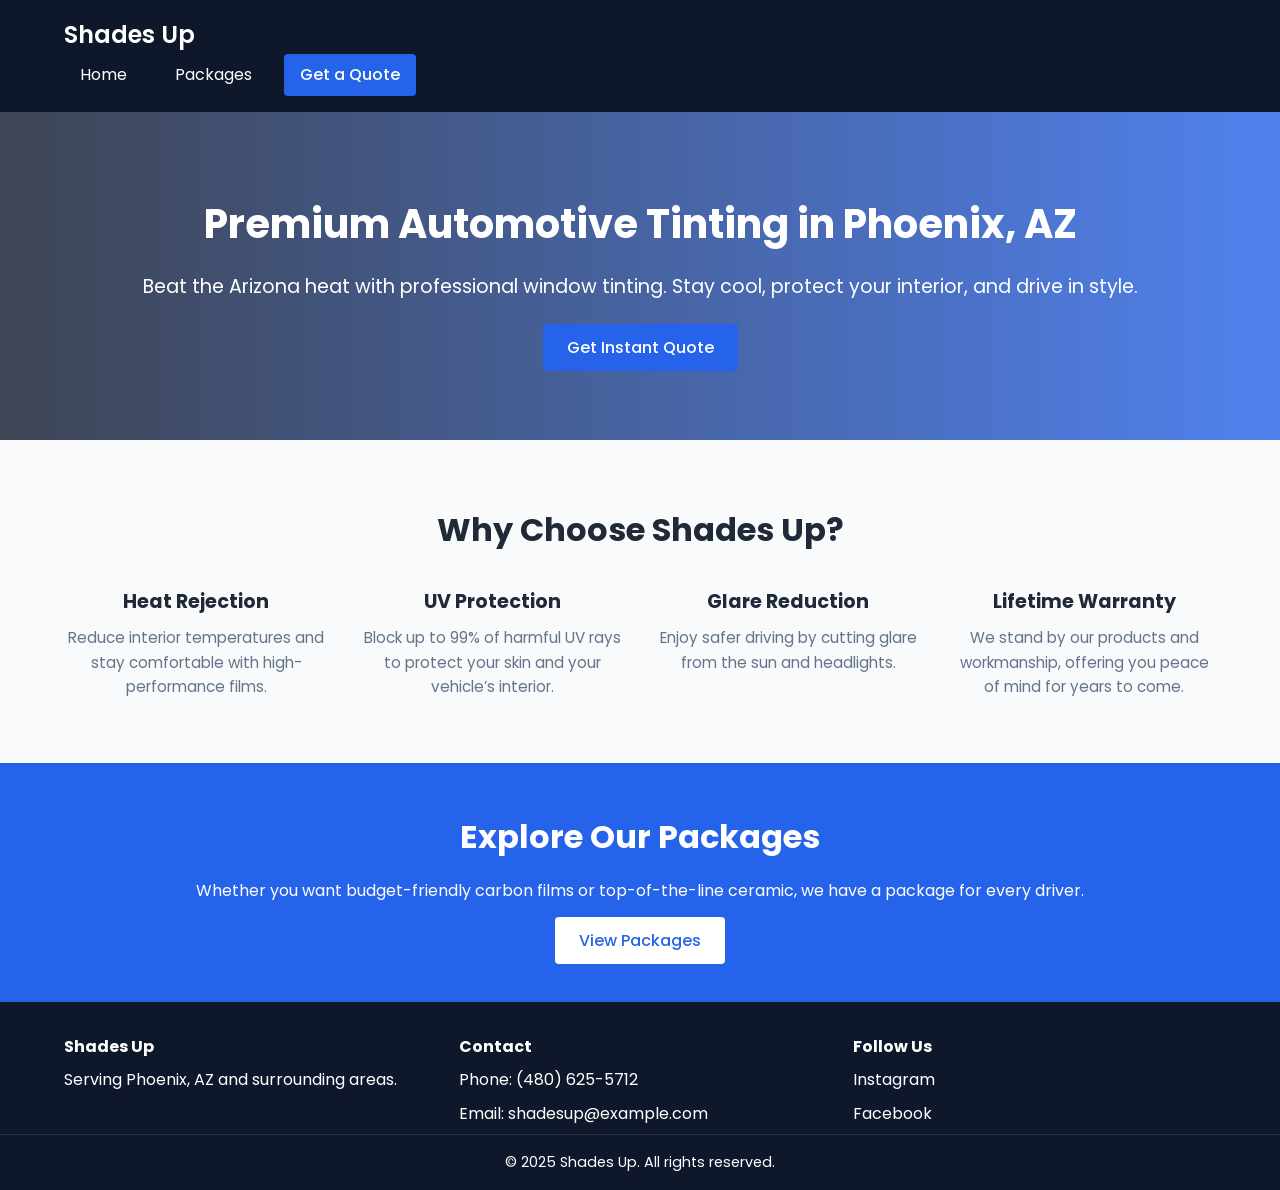
==== index.html @ 3e54f36e "Add Shades Up website files" ====
<!DOCTYPE html>
<html lang="en">
<head>
    <meta charset="UTF-8">
    <meta name="viewport" content="width=device-width, initial-scale=1.0">
    <title>Shades Up | Automotive Tinting</title>
    <link href="https://fonts.googleapis.com/css2?family=Poppins:wght@400;500;700&display=swap" rel="stylesheet">
    <link rel="stylesheet" href="styles.css">
</head>
<body>
    <header class="site-header">
        <div class="container">
            <a href="index.html" class="logo">Shades Up</a>
            <nav class="site-nav" id="nav-menu">
                <a href="index.html" class="nav-link">Home</a>
                <a href="services.html" class="nav-link">Packages</a>
                <a href="contact.html" class="nav-link btn-cta">Get a Quote</a>
            </nav>
            <button class="nav-toggle" id="nav-toggle" aria-label="Toggle navigation">
                <span class="bar"></span>
                <span class="bar"></span>
                <span class="bar"></span>
            </button>
        </div>
    </header>

    <section class="hero">
        <div class="container hero-content">
            <h1>Premium Automotive Tinting in Phoenix, AZ</h1>
            <p>Beat the Arizona heat with professional window tinting. Stay cool, protect your interior, and drive in style.</p>
            <a href="contact.html" class="btn-primary">Get Instant Quote</a>
        </div>
    </section>

    <section class="benefits">
        <div class="container">
            <h2>Why Choose Shades Up?</h2>
            <div class="benefit-grid">
                <div class="benefit-item">
                    <h3>Heat Rejection</h3>
                    <p>Reduce interior temperatures and stay comfortable with high-performance films.</p>
                </div>
                <div class="benefit-item">
                    <h3>UV Protection</h3>
                    <p>Block up to 99% of harmful UV rays to protect your skin and your vehicle’s interior.</p>
                </div>
                <div class="benefit-item">
                    <h3>Glare Reduction</h3>
                    <p>Enjoy safer driving by cutting glare from the sun and headlights.</p>
                </div>
                <div class="benefit-item">
                    <h3>Lifetime Warranty</h3>
                    <p>We stand by our products and workmanship, offering you peace of mind for years to come.</p>
                </div>
            </div>
        </div>
    </section>

    <section class="cta">
        <div class="container">
            <h2>Explore Our Packages</h2>
            <p>Whether you want budget-friendly carbon films or top-of-the-line ceramic, we have a package for every driver.</p>
            <a href="services.html" class="btn-secondary">View Packages</a>
        </div>
    </section>

    <footer class="site-footer">
        <div class="container footer-grid">
            <div class="footer-col">
                <h4>Shades Up</h4>
                <p>Serving Phoenix, AZ and surrounding areas.</p>
            </div>
            <div class="footer-col">
                <h4>Contact</h4>
                <ul>
                    <li>Phone: <a href="tel:+14806255712">(480) 625-5712</a></li>
                    <li>Email: <a href="mailto:shadesup@example.com">shadesup@example.com</a></li>
                </ul>
            </div>
            <div class="footer-col">
                <h4>Follow Us</h4>
                <ul>
                    <li><a href="#">Instagram</a></li>
                    <li><a href="#">Facebook</a></li>
                </ul>
            </div>
        </div>
        <div class="footer-bottom">
            &copy; 2025 Shades Up. All rights reserved.
        </div>
    </footer>

<script>
const navToggle = document.getElementById('nav-toggle');
const navMenu = document.getElementById('nav-menu');
navToggle.addEventListener('click', () => {
    navMenu.classList.toggle('open');
    navToggle.classList.toggle('open');
});
</script>
</body>
</html>
---- styles.css ----
:root {
    --primary-color: #0f172a;
    --secondary-color: #2563eb;
    --accent-color: #64748b;
    --text-color: #1f2937;
    --background-color: #f9fafb;
    --light: #ffffff;
    --dark: #0f172a;
}

* {
    box-sizing: border-box;
    margin: 0;
    padding: 0;
}

body {
    font-family: 'Poppins', sans-serif;
    color: var(--text-color);
    background-color: var(--background-color);
    line-height: 1.6;
}

.container {
    width: 90%;
    max-width: 1200px;
    margin: 0 auto;
}

/* Header and navigation */
.site-header {
    background-color: var(--dark);
    color: var(--light);
    padding: 1rem 0;
    position: sticky;
    top: 0;
    z-index: 1000;
}

.logo {
    font-size: 1.5rem;
    font-weight: 600;
    color: var(--light);
    text-decoration: none;
}

.site-nav {
    display: flex;
    gap: 1rem;
    align-items: center;
}

.nav-link {
    color: var(--light);
    text-decoration: none;
    padding: 0.5rem 1rem;
    transition: background-color 0.3s;
    border-radius: 0.25rem;
}

.nav-link:hover {
    background-color: var(--secondary-color);
}

.btn-cta {
    background-color: var(--secondary-color);
    color: var(--light);
    border-radius: 0.25rem;
    font-weight: 500;
}

.nav-toggle {
    display: none;
    flex-direction: column;
    width: 24px;
    height: 24px;
    justify-content: space-between;
    cursor: pointer;
}

.nav-toggle .bar {
    height: 3px;
    width: 100%;
    background-color: var(--light);
    border-radius: 3px;
    transition: all 0.3s;
}

/* Hero section */
.hero {
    background-image: linear-gradient(to right, rgba(15, 23, 42, 0.8), rgba(37, 99, 235, 0.8)), url('https://images.pexels.com/photos/358070/pexels-photo-358070.jpeg?auto=compress&cs=tinysrgb&w=1600');
    background-size: cover;
    background-position: center;
    color: var(--light);
    text-align: center;
    padding: 5rem 0;
}

.hero h1 {
    font-size: 2.5rem;
    margin-bottom: 1rem;
}

.hero p {
    font-size: 1.2rem;
    margin-bottom: 2rem;
}

.btn-primary {
    background-color: var(--secondary-color);
    color: var(--light);
    padding: 0.75rem 1.5rem;
    border: none;
    border-radius: 0.25rem;
    font-size: 1rem;
    font-weight: 500;
    text-decoration: none;
    cursor: pointer;
    transition: background-color 0.3s;
}

.btn-primary:hover {
    background-color: var(--accent-color);
}

/* Benefits section */
.benefits {
    padding: 4rem 0;
    background-color: var(--background-color);
    text-align: center;
}

.benefits h2 {
    font-size: 2rem;
    margin-bottom: 2rem;
}

.benefit-grid {
    display: grid;
    gap: 2rem;
    grid-template-columns: repeat(auto-fit, minmax(250px, 1fr));
}

.benefit-item h3 {
    font-size: 1.2rem;
    margin-bottom: 0.5rem;
}

.benefit-item p {
    font-size: 0.95rem;
    color: var(--accent-color);
}

/* CTA Section */
.cta {
    background-color: var(--secondary-color);
    color: var(--light);
    text-align: center;
    padding: 3rem 0;
}

.cta h2 {
    font-size: 2rem;
    margin-bottom: 1rem;
}

.cta p {
    font-size: 1rem;
    margin-bottom: 1.5rem;
}

.btn-secondary {
    background-color: var(--light);
    color: var(--secondary-color);
    padding: 0.75rem 1.5rem;
    border: none;
    border-radius: 0.25rem;
    font-size: 1rem;
    font-weight: 500;
    text-decoration: none;
    cursor: pointer;
    transition: background-color 0.3s;
}

.btn-secondary:hover {
    background-color: #dbeafe;
}

.btn-secondary.small {
    padding: 0.5rem 1rem;
    font-size: 0.9rem;
}

/* Page Header */
.page-header {
    background-color: var(--primary-color);
    color: var(--light);
    text-align: center;
    padding: 3rem 0;
}

.page-header h1 {
    font-size: 2rem;
    margin-bottom: 0.5rem;
}

.page-header p {
    font-size: 1rem;
}

/* Packages */
.packages {
    padding: 4rem 0;
    background-color: var(--background-color);
}

.package-grid {
    display: grid;
    gap: 2rem;
    grid-template-columns: repeat(auto-fit, minmax(250px, 1fr));
}

.package-card {
    background-color: var(--light);
    border-radius: 0.5rem;
    padding: 2rem;
    box-shadow: 0 2px 8px rgba(0, 0, 0, 0.1);
    text-align: center;
    position: relative;
    display: flex;
    flex-direction: column;
}

.package-card.popular {
    border: 2px solid var(--secondary-color);
}

.package-card h3 {
    font-size: 1.3rem;
    margin-bottom: 0.5rem;
}

.package-card .price {
    font-size: 1.6rem;
    color: var(--secondary-color);
    margin-bottom: 1rem;
}

.package-card ul {
    list-style: none;
    margin-bottom: auto;
    padding-left: 0;
    margin-top: 0;
}

.package-card ul li {
    margin-bottom: 0.5rem;
    color: var(--accent-color);
}

/* Contact */
.contact-section {
    padding: 4rem 0;
    background-color: var(--background-color);
}

.contact-grid {
    display: grid;
    gap: 2rem;
    grid-template-columns: repeat(auto-fit, minmax(300px, 1fr));
}

.contact-info {
    background-color: var(--light);
    padding: 2rem;
    border-radius: 0.5rem;
    box-shadow: 0 2px 8px rgba(0, 0, 0, 0.1);
}

.contact-info h3 {
    margin-bottom: 1rem;
}

.contact-form {
    background-color: var(--light);
    padding: 2rem;
    border-radius: 0.5rem;
    box-shadow: 0 2px 8px rgba(0, 0, 0, 0.1);
}

.contact-form form {
    display: flex;
    flex-direction: column;
    gap: 1rem;
}

.contact-form label {
    font-weight: 500;
}

.contact-form input,
.contact-form textarea {
    padding: 0.75rem;
    border: 1px solid #e5e7eb;
    border-radius: 0.25rem;
    font-size: 1rem;
}

.contact-form button {
    align-self: flex-start;
}

/* Footer */
.site-footer {
    background-color: var(--primary-color);
    color: var(--light);
    padding-top: 2rem;
}

.footer-grid {
    display: grid;
    gap: 2rem;
    grid-template-columns: repeat(auto-fit, minmax(200px, 1fr));
}

.footer-col h4 {
    margin-bottom: 0.5rem;
}

.footer-col ul {
    list-style: none;
    padding-left: 0;
}

.footer-col ul li {
    margin-bottom: 0.5rem;
}

.footer-col ul li a {
    color: var(--light);
    text-decoration: none;
}

.footer-col ul li a:hover {
    text-decoration: underline;
}

.footer-bottom {
    text-align: center;
    padding: 1rem 0;
    border-top: 1px solid rgba(255, 255, 255, 0.1);
    font-size: 0.9rem;
}

/* Responsive Navigation */
@media (max-width: 768px) {
    .site-nav {
        position: absolute;
        top: 100%;
        left: 0;
        width: 100%;
        background-color: var(--dark);
        flex-direction: column;
        align-items: flex-start;
        padding: 1rem;
        display: none;
    }
    .site-nav.open {
        display: flex;
    }
    .nav-toggle {
        display: flex;
    }
    .nav-toggle.open .bar:nth-child(1) {
        transform: rotate(45deg) translateY(8px);
    }
    .nav-toggle.open .bar:nth-child(2) {
        opacity: 0;
    }
    .nav-toggle.open .bar:nth-child(3) {
        transform: rotate(-45deg) translateY(-8px);
    }
}
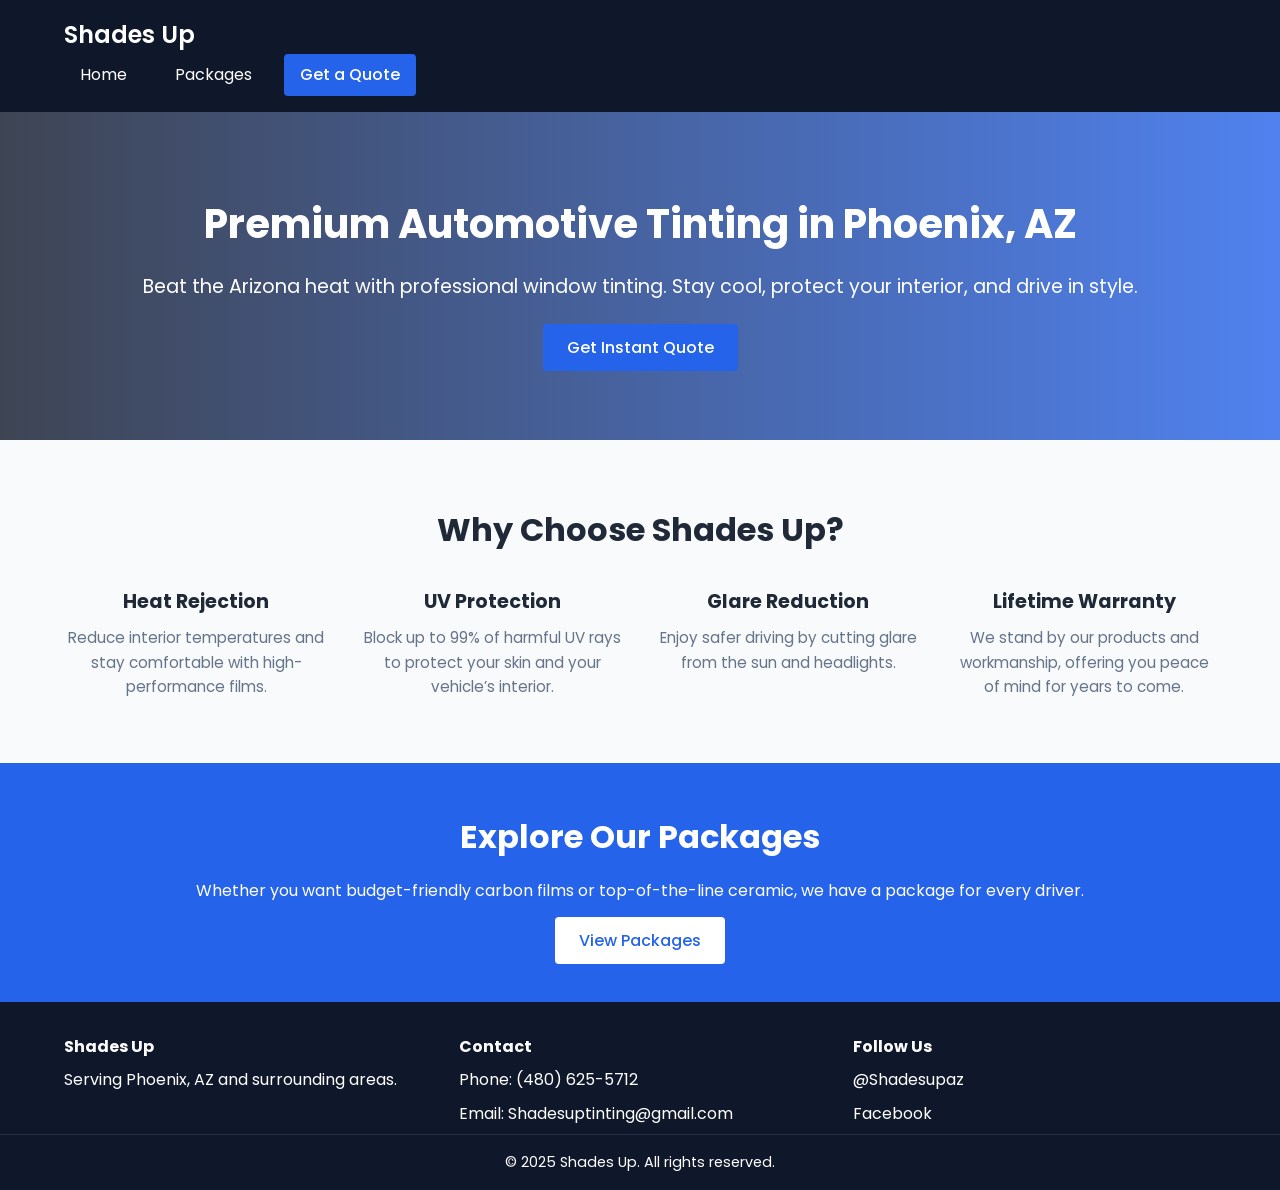
==== commit 7c0ce8e6: "Update index.html with updated contact info and Instagram link" ====
--- a/index.html
+++ b/index.html
@@ -74,13 +74,13 @@
                 <h4>Contact</h4>
                 <ul>
                     <li>Phone: <a href="tel:+14806255712">(480) 625-5712</a></li>
-                    <li>Email: <a href="mailto:shadesup@example.com">shadesup@example.com</a></li>
+                    <li>Email: <a href="mailto:Shadesuptinting@gmail.com">Shadesuptinting@gmail.com</a></li>
                 </ul>
             </div>
             <div class="footer-col">
                 <h4>Follow Us</h4>
                 <ul>
-                    <li><a href="#">Instagram</a></li>
+                    <li><a href="https://instagram.com/Shadesupaz">@Shadesupaz</a></li>
                     <li><a href="#">Facebook</a></li>
                 </ul>
             </div>
